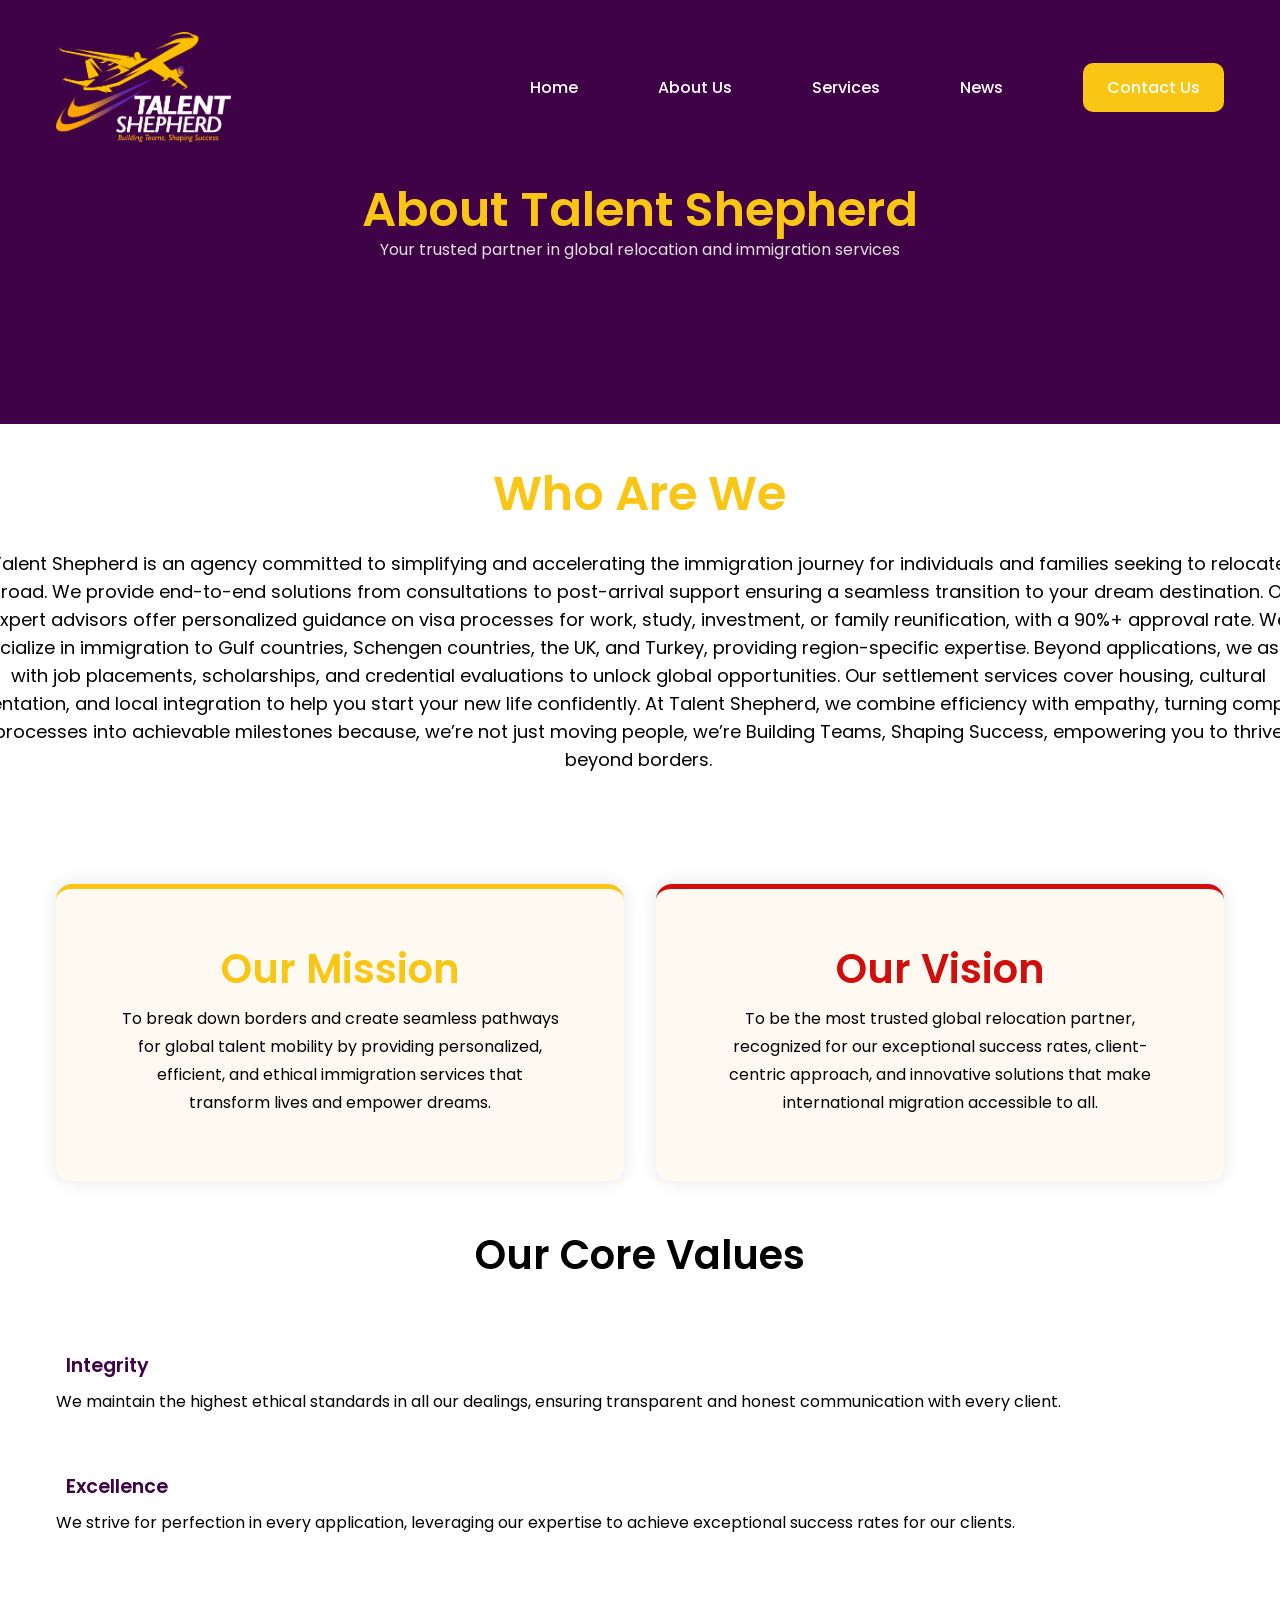
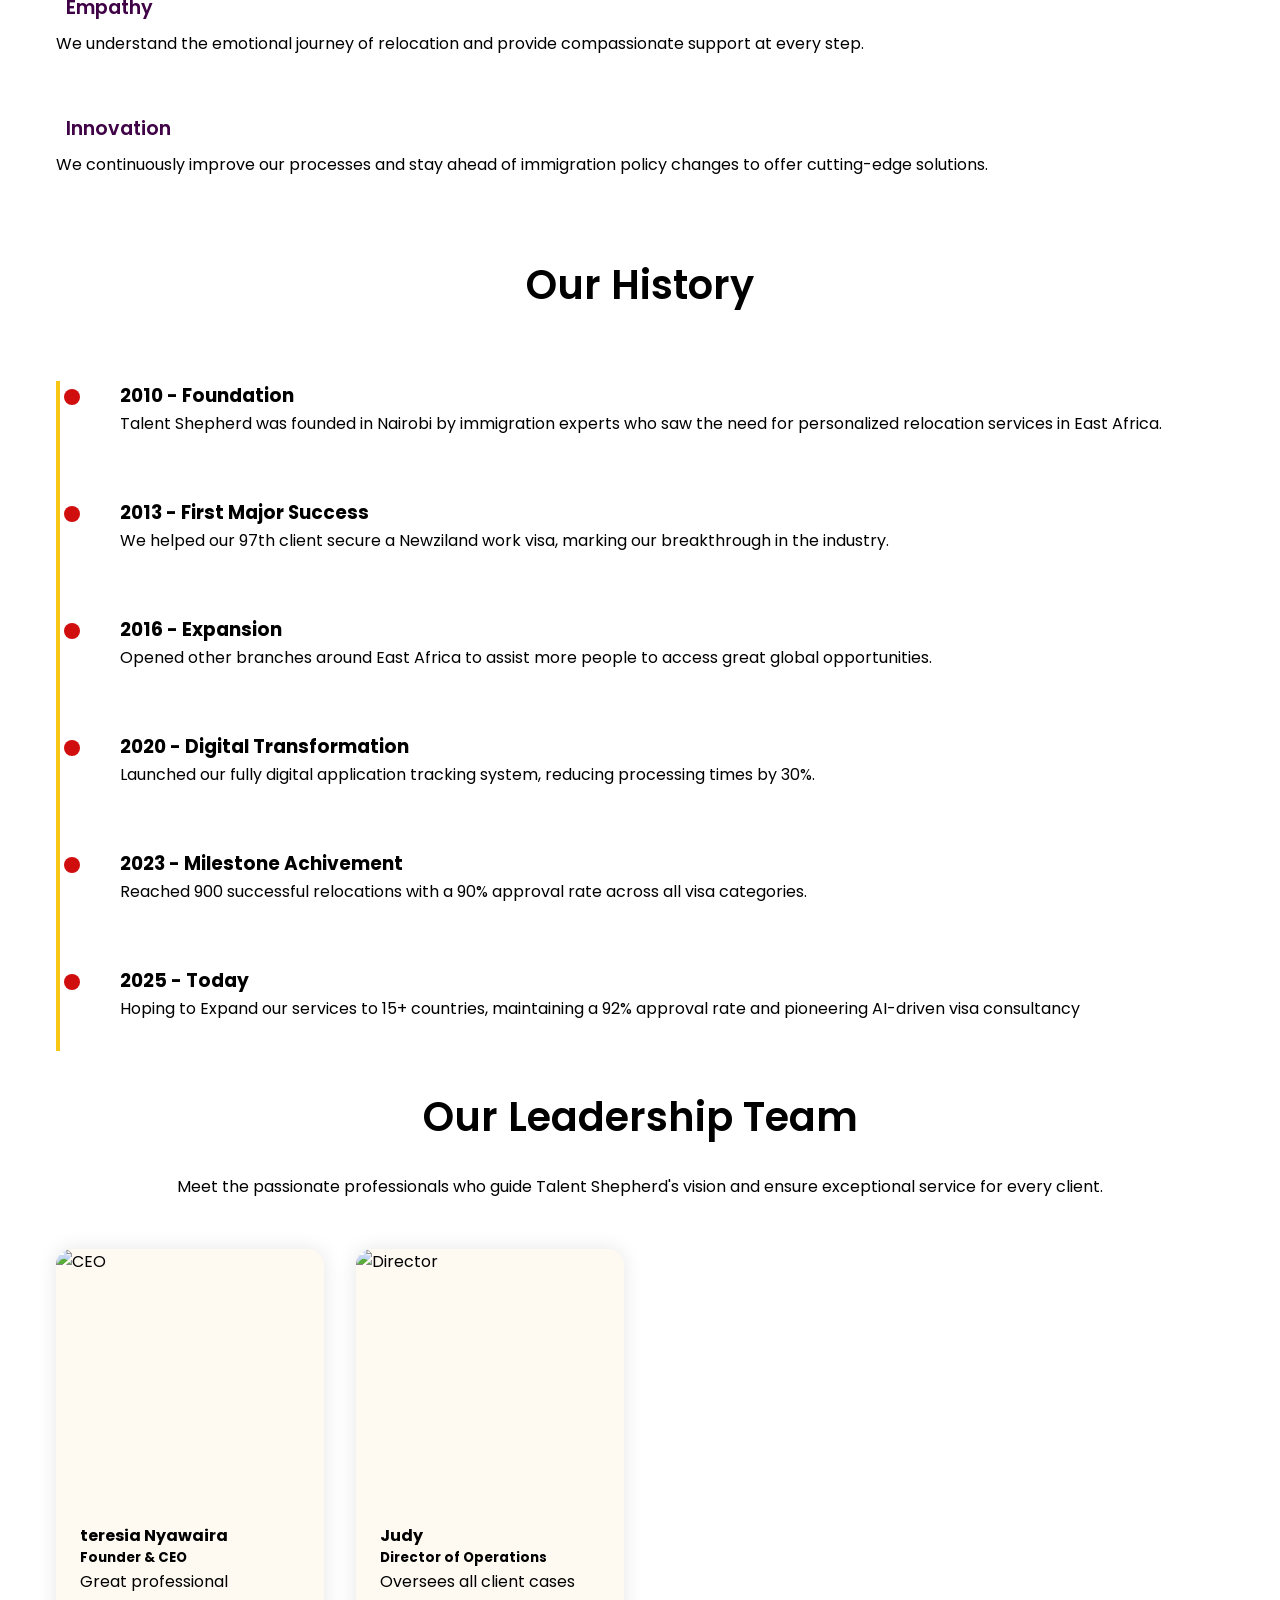
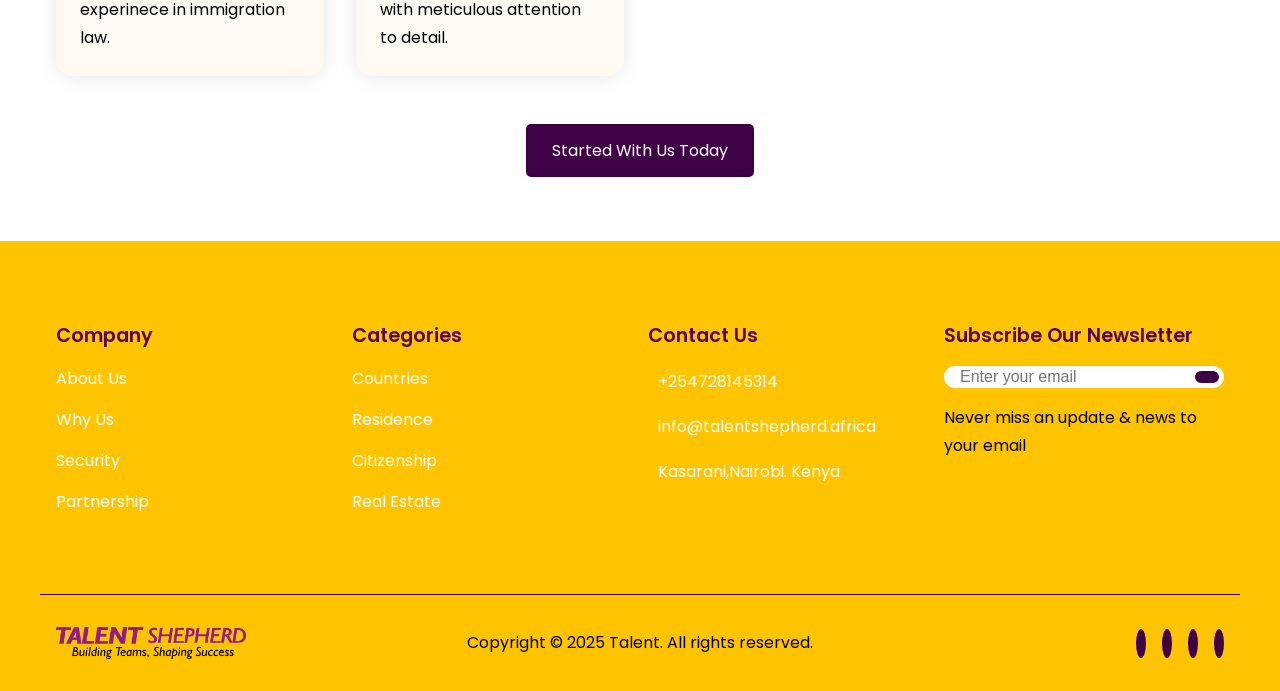
==== Webisite/About Page.html @ dc198fe3 "first commit" ====
<!DOCTYPE html>
<html lang="en">
  <head>
    <meta charset="UTF-8" />
    <meta name="viewport" content="width=device-width, initial-scale=1.0" />
    <link
      href="https://cdn.jsdelivr.net/npm/remixicon@4.5.0/fonts/remixicon.css"
      rel="stylesheet"
    />
    <link
      rel="stylesheet"
      href="https://cdn.jsdelivr.net/npm/swiper@11/swiper-bundle.min.css"
    />
    <link rel="shortcut icon" type="image/png" href="Img/web logo 2.png" />
    <link rel="stylesheet" href="assets/Css/about_styles.css" />
    <title>About Us | Talent Shepherd</title>
    <style>
      /* Additional styles specific to about page */
      
    </style>
  </head>
  <body>
    <header>
      <nav>
        <div class="nav__header">
          <div class="nav__logo">
            <a href="LandingPage.html">
              <img src="Img/logo 2.1.png" alt="logo" />
            </a>
          </div>
          <div class="nav__menu__btn" id="menu-btn">
            <i class="ri-menu-line"></i>
          </div>
        </div>
        <ul class="nav__links" id="nav-links" style="text-align: center; ">
          <li><a href="LandingPage.html">Home</a></li>
          <li><a href="About Page.html">About Us</a></li>
          <li><a href="services.html">Services</a></li>
          <li><a href="News.html">News</a></li>
          <li>
            <button class="btn" style="transform: translateX(0%);">Contact Us</button>
          </li>
        </ul>
      </nav>
    </header>

    <section class="about-hero">
      <div class="section__container">
        <h1 class="section__header" style="color: var(--primary-color); font-size: 48px;">About Talent Shepherd</h1>
        <p class="section__description">
          Your trusted partner in global relocation and immigration services
        </p>
      </div>
    </section>

    <section class="about-section">
      <div class="about-content">
        <div class=" We_are">
        <h2 class="section__header1" style="font-size: 48px; color: var(--primary-color); ">Who Are We</h2>
        <p class="section__description1 About_us">
          Talent Shepherd is an agency committed to simplifying and accelerating the immigration journey for individuals and families seeking to relocate abroad.
          We provide end-to-end solutions from consultations to post-arrival support ensuring a seamless transition to your dream destination.
          Our expert advisors offer personalized guidance on visa processes for work, study, investment, or family reunification, with a 90%+ approval rate.
          We specialize in immigration to Gulf countries, Schengen countries, the UK, and Turkey, providing region-specific expertise.
          Beyond applications, we assist with job placements, scholarships, and credential evaluations to unlock global opportunities.
          Our settlement services cover housing, cultural orientation, and local integration to help you start your new life confidently.
          At Talent Shepherd, we combine efficiency with empathy, turning complex processes into achievable milestones because, we’re not just moving people, we’re Building Teams, Shaping Success,
           empowering you to thrive beyond borders.
        </p>
    
        </div>
        <div class="mission-vision">
          <div class="mission-card">
            <h3 class="section__header1" style="color: var(--primary-color);">Our Mission</h3>
            <div class="mission_decription">
            <p class="section__description1">
              To break down borders and create seamless pathways for global talent mobility by providing personalized, efficient, and ethical immigration services that transform lives and empower dreams.
            </p>
        </div>
          </div>
          
          <div class="vision-card">
            <h3 class="section__header1" style="color: var(--secondary-color);">Our Vision</h3>
            <div class="mission_decription">
            <p class="section__description1">
              To be the most trusted global relocation partner, recognized for our exceptional success rates, client-centric approach, and innovative solutions that make international migration accessible to all.
            </p>
          </div>
          </div>
        </div>
        
        <h3 class="section__header1">Our Core Values</h3>
        <ul class="service__list core_values">
          <li>
            <h4>
              <span><i class="ri-checkbox-circle-fill" style="color: var(--primary-color);"></i></span>
              Integrity
            </h4>
            <p class="section__description1">
              We maintain the highest ethical standards in all our dealings, ensuring transparent and honest communication with every client.
            </p>
          </li>
          <li>
            <h4>
              <span><i class="ri-checkbox-circle-fill" style="color: var(--primary-color);"></i></span>
              Excellence
            </h4>
            <p class="section__description1">
              We strive for perfection in every application, leveraging our expertise to achieve exceptional success rates for our clients.
            </p>
          </li>
          <li>
            <h4>
              <span><i class="ri-checkbox-circle-fill" style="color: var(--primary-color);"></i></span>
              Empathy
            </h4>
            <p class="section__description1">
              We understand the emotional journey of relocation and provide compassionate support at every step.
            </p>
          </li>
          <li>
            <h4>
              <span><i class="ri-checkbox-circle-fill" style="color: var(--primary-color);"></i></span>
              Innovation
            </h4>
            <p class="section__description1">
              We continuously improve our processes and stay ahead of immigration policy changes to offer cutting-edge solutions.
            </p>
          </li>
        </ul>
        
        <h2 class="section__header1">Our History</h2>
        <div class="history-timeline">
          <div class="timeline-item">
            <h3>2010 - Foundation</h3>
            <p class="section__description1">
              Talent Shepherd was founded in Nairobi by immigration experts who saw the need for personalized relocation services in East Africa.
            </p>
          </div>
          <div class="timeline-item">
            <h3>2013 - First Major Success</h3>
            <p class="section__description1">
              We helped our 97th client secure a Newziland work visa, marking our breakthrough in the industry.
            </p>
          </div>
          <div class="timeline-item">
            <h3>2016 - Expansion</h3>
            <p class="section__description1">
              Opened other branches around East Africa to assist more people to access great global opportunities.
            </p>
          </div>
          <div class="timeline-item">
            <h3>2020 - Digital Transformation</h3>
            <p class="section__description1">
              Launched our fully digital application tracking system, reducing processing times by 30%.
            </p>
          </div>
          <div class="timeline-item">
            <h3>2023 - Milestone Achivement</h3>
            <p class="section__description1">
              Reached 900 successful relocations with a 90% approval rate across all visa categories.
            </p>
          </div>
          <div class="timeline-item">
            <h3>2025 - Today</h3>
            <p class="section__description1">
              Hoping to Expand our services to 15+ countries, maintaining a 92% approval rate and pioneering AI-driven visa consultancy
            </p>
          </div>
        </div>
        <div class="leadership">
        <h2 class="section__header1">Our Leadership Team</h2>
        <div class="leadership_intro">
        <p class="section__description1 ">
          Meet the passionate professionals who guide Talent Shepherd's vision and ensure exceptional service for every client.
        </p>
        </div>
        <div class="team-grid">
          <div class="team-card">
            <img src="assets/team-1.jpg" alt="CEO" class="team-image" />
            <div class="team-info">
              <h4>teresia Nyawaira</h4>
              <h5>Founder & CEO</h5>
              <p class="section__description1">
                Great professional experinece in immigration law.
              </p>
            </div>
          </div>
          
          <div class="team-card">
            <img src="assets/team-2.jpg" alt="Director" class="team-image" />
            <div class="team-info">
              <h4>Judy</h4>
              <h5>Director of Operations</h5>
              <p class="section__description1">
                Oversees all client cases with meticulous attention to detail.
              </p>
            </div>
          </div>
          
        </div>
        
        <div class="about__btn" style="text-align: center; margin-top: 3rem;">
          <button class="btn1" onclick="location.href='contact.html';">Started With Us Today</button>
        </div>
      </div>
    </div>
    </section>

    <footer>
      <div class="section__container footer__container">
        <div class="footer__col">
          <h4>Company</h4>
          <ul class="footer__links">
            <li><a href="About Page.html">About Us</a></li>
            <li><a href="#">Why Us</a></li>
            <li><a href="#">Security</a></li>
            <li><a href="#">Partnership</a></li>
          </ul>
        </div>
        <div class="footer__col">
          <h4>Categories</h4>
          <ul class="footer__links">
            <li><a href="#">Countries</a></li>
            <li><a href="#">Residence</a></li>
            <li><a href="#">Citizenship</a></li>
            <li><a href="#">Real Estate</a></li>
          </ul>
        </div>
        <div class="footer__col">
          <h4>Contact Us</h4>
          <ul class="footer__links">
            <li>
              <a href="#">
                <span><i class="ri-phone-fill"></i></span> +254728145314
              </a>
            </li>
            <li>
              <a href="https://mail.google.com/mail/?view=cm&fs=1&to=info@talentshepherd.africa">
                <span><i class="ri-mail-fill"></i></span> info@talentshepherd.africa
              </a>
            </li>
            <li>
              <a href="#">
                <span><i class="ri-map-pin-2-fill"></i></span> Kasarani,Nairobi. Kenya
              </a>
            </li>
          </ul>
        </div>
        <div class="footer__col">
          <h4>Subscribe Our Newsletter</h4>
          <form action="/">
            <input type="text" placeholder="Enter your email" />
            <button class="btn1"><i class="ri-send-plane-fill"></i></button>
          </form>
          <p>Never miss an update & news to your email</p>
        </div>
      </div>
      <div class="section__container footer__bar">
        <a href="#" class="footer__logo">
          <img src="Img/logo 2 text.png" alt="logo" />
        </a>
        <p>Copyright © 2025 Talent. All rights reserved.</p>
        <ul class="footer__socials">
          <li>
            <a href="#"><i class="ri-facebook-fill"></i></a>
          </li>
          <li>
            <a href="#"><i class="ri-twitter-x-line"></i></a>
          </li>
          <li>
            <a href="https://www.instagram.com/talent_shepherd/?hl=en"><i class="ri-instagram-line"></i></a>
          </li>
          <li>
            <a href="#"><i class="ri-linkedin-fill"></i></a>
          </li>
        </ul>
      </div>
    </footer>

    <script src="https://unpkg.com/scrollreveal"></script>
    <script src="https://cdn.jsdelivr.net/npm/swiper@11/swiper-bundle.min.js"></script>
    <script src="assets/JavaScript/main.js"></script>
  </body>
</html>
---- Webisite/assets/Css/about_styles.css ----
@import url("https://fonts.googleapis.com/css2?family=Poppins:ital,wght@0,100;0,200;0,300;0,400;0,500;0,600;0,700;0,800;0,900;1,100;1,200;1,300;1,400;1,500;1,600;1,700;1,800;1,900&display=swap");

:root {
  --primary-color: #f9c615;
  --primaary-color-1: #400246 ;
  --secondary-color: #d00e0e;
  --secondary-color-1:#ffd747;
  --secondary-color-2:#38023d;
  --background-color-1: #ffc400;
  --background-color-2: #e8e8e8;
  --background-color-3: #fefaf2;
  --dark-color:black ;
  --extra-light: #dfdfdf;
  --white: #ffffff;
  --max-width: 1200px;
}

* {
  padding: 0;
  margin: 0;
  box-sizing: border-box;
}
.about-hero {
  background-color: var(--primaary-color-1);
  color: var(--white);
  padding: 5rem 0;
  text-align: center;
  margin-top: -150px;
  border-bottom: px solid white;
}



.about-section {
  background-color: var(--white);
  padding: 4rem 0;
  margin-top: 50px;
  display: flex;
}

.about-content {
  max-width: var(--max-width);
  margin: 0 auto;
  padding: 0 1rem;
}

.history-timeline {
  position: relative;
  padding-left: 2rem;
  margin: 2rem 0;
  height: 670px;
  margin-bottom: 170px;
}

.history-timeline::before {
  content: '';
  position: absolute;
  left: 0;
  top: 0;
  bottom: 0;
  width: 4px;
  background-color: var(--primary-color);
}

.timeline-item {
  position: relative;
  margin-bottom: 2rem;
  padding-left: 2rem;
  margin-top: 60px;
}

.timeline-item::before {
  content: '';
  position: absolute;
  left: -1.5rem;
  top: 0.5rem;
  width: 1rem;
  height: 1rem;
  border-radius: 50%;
  background-color: var(--secondary-color);
}

.team-grid {
  display: grid;
  grid-template-columns: repeat(auto-fill, minmax(250px, 1fr));
  gap: 2rem;
  margin-top: 3rem;
}

.team-card {
  background-color: var(--background-color-3);
  border-radius: 1rem;
  overflow: hidden;
  box-shadow: 0 0 20px rgba(0, 0, 0, 0.1);
  transition: transform 0.3s ease;
}

.team-card:hover {
  transform: translateY(-10px);
}

.team-image {
  width: 100%;
  height: 250px;
  object-fit: cover;
}

.team-info {
  padding: 1.5rem;
}

.mission-vision {
  display: grid;
  grid-template-columns: repeat(auto-fit, minmax(300px, 1fr));
  gap: 2rem;
  margin: 3rem 0;
}

.mission-card, .vision-card {
  background-color: var(--background-color-3);
  padding: 4rem;
  border-radius: 1rem;
  box-shadow: 0 0 20px rgba(0, 0, 0, 0.1);
}

.mission-card {
  border-top: 5px solid var(--primary-color);
}

.vision-card {
  border-top: 5px solid var(--secondary-color);
}

.section__container {
  max-width: var(--max-width);
  margin: auto;
  padding: 5rem 1rem;
}

.section__header {
  font-size: 2.5rem;
  font-weight: 600;
  color: var(--white);
  line-height: 3.25rem;
  text-align: center;
}

.section__header1{
  font-size: 2.5rem;
  font-weight: 600;
  color: var(--dark-color);
  line-height: 3.25rem;
  text-align: center;
}

.section__header1, .history-timeline, .core_values{
    margin-top: 70px;
    margin-bottom: 50px;
}

.mission-card, .vision-card, .section__header1{
    margin-top: -10px;
    margin-bottom: 10px;
}

.mission_decription p{
    text-align: center;
}

.service .section__header1{
  color: #55075c;
}

.section__description1 {
  font-size: 1rem;
  color: var(--dark-color);
  line-height: 1.75rem;
  text-align: left;
}

.We_are  h2 {
    margin-top: -100px;
}

.We_are , .About_us {
    text-align: center;
    margin-bottom: 120px;
    margin-top: 30px;
    font-size: large;
    width: fit-content;
}

.We_are , .About_us {
    margin-left: -47px;
    margin-right: -45px;
    gap: 4rem;
  
}
.About_us{
  display:flex;
}

.section__description{
  font-size: 1rem;
  color: var(--extra-light);
  line-height: 1.75rem;
  text-align: center;
}

.leadership_intro p {
    margin-top: 30px;
    text-align: center;
}

.btn {
  padding: 0.75rem 1.5rem;
  outline: none;
  border: none;
  color: var(--white);
  font-size: 1rem;
  font-family: "Poppins", sans-serif;
  white-space: nowrap;
  background-color: var(--primary-color);
  border-radius: 10px;
  transition: 0.3s;
  cursor: pointer;
  margin-top: 30px;
}

.btn:hover {
  background-color: #bb0303;
  color:#dfdfdf;
  scale: 104%;
}

.btn1{
  padding: 0.75rem 1.5rem;
  outline: none;
  border: none;
  color: var(--white);
  font-size: 1rem;
  font-family: "Poppins", sans-serif;
  white-space: nowrap;
  background-color: var(--primaary-color-1);
  border-radius: 5px;
  transition: 0.3s;
  cursor: pointer;
  border:2px solid #38023d ;
}

.btn1:hover {
  background-color: #d00e0e;
  box-shadow: 10px 10px 30px rgba(0, 0, 0, 0.1);
  border: 2px solid var(--primaary-color-1);
  scale: 104%;

}

img {
  display: flex;
  width: 100%;
}

a {
  text-decoration: none;
  transition: 0.3s;
}

ul {
  list-style: none;
}

html,
body {
  scroll-behavior: smooth;
}

body {
  font-family: "Poppins", sans-serif;
}

header {
  background-color: var(--primaary-color-1);
  overflow: hidden;
  
}

nav {
  position: fixed;
  isolation: isolate;
  width: 100%;
  z-index: 9;
}

.nav__header {
  padding: 1rem;
  width: 100%;
  display: flex;
  align-items: center;
  justify-content: space-between;
  background-color: var(--primaary-color-1);
}

.nav__logo a img {
  max-width: 150px;
}

.nav__menu__btn {
  font-size: 1.5rem;
  color: var(--white);
  cursor: pointer;
  z-index: 1000;
}

.nav__links {
  position: absolute;
  bottom: 0;
  left: 0px;
  width: 100%;
  display: flex;
  align-items: center;
  justify-content: center;
  flex-direction: column;
  gap: 5rem;
  padding: 2rem;
  background-color: var(--primary-color);
  transition: transform 0.5s;
  z-index: -1;
  
}

.nav__links.open {
  transform: translateY(100%);
  z-index: 2;
}

.nav__links a {
  font-weight: 500;
  color: var(--white);
  white-space: nowrap;
}

.nav__links .btn {
  padding: 0;
  font-weight: 500;
  background-color: var(--primary-color);
  margin-bottom: 30px;
  border-radius: 10px;
  transform: translateX(20%);
}

.nav__links .btn:hover {
  
  background-color: #bb0303;
  
}

.header__container {
  display: grid;
  gap: 2rem;
 
}

.header__image img {
  max-width: 600px;
  margin-inline: auto;
}

.header__content h1 {
  margin-bottom: 1rem;
  font-size: 3rem;
  font-weight: 700;
  color: var(--white);
  line-height: 4rem;
  text-align: center;
}

.header__content .section__description  .section__description1 {
  margin-bottom: 2rem;
}

.header__socials{
  display: flex;
  align-items: center;
  justify-content: right;
  margin-left: 1070px;
  gap: 2rem;
  transform: translateY(170%);
  cursor: pointer;
  
}

.header__socials a{
  padding: 3px 6px;
  color: var(--background-color-1);
  font-size: 1.125rem;
  background-color: #520459;
  border-radius: 100%;

}

.header__socials a:hover{
  color: #bb0303;
}

.header__socials1{
  display: flex;
  align-items: center;
  justify-content: left;
  margin-left: -1190px;
  gap: 3rem;
  transform: translateY(140%);
}

.header__socials1 a{
  padding: 2px 5px;
  color: var(--background-color-1);
  font-size: 1.025rem;
  border-radius: 100%;
}

.header__socials1 a label{
  margin-left: 10px;
  color: #dfdfdf;
  font-family: 'Segoe UI', Tahoma, Geneva, Verdana, sans-serif;
  font-size: small;
}

.header__socials1 a:hover{
  color: #bb0303;
}


.header__btn .btn {
  margin-bottom: 2rem;
  text-align: center;
  background-color:transparent;
  border: 2px solid rgb(229, 174, 34);
}

.header__btn .btn:hover {
 color:  rgb(229, 174, 34) ;
 border: 2px solid #bb0303;
 box-shadow: linear-gradient rgba(0, 0, 0, 0.1);
 transition: 1s;
 
}

.header__stats {
  display: flex;
  align-items: center;
  justify-content: center;
  gap: 3rem;
  margin-top: 20px;
}

.header__stats h4 {
  font-size: 1.5rem;
  font-weight: 600;
  color: goldenrod;

}

.header__stats p {
  font-size: 0.9rem;
  color: var(--extra-light);
  text-align: center;
}

.about {
  background-color: var(--background-color-1);
  overflow: hidden;
  height: 100vh;
}

.about__container {
  display: grid;
  gap: 2rem;
}

.about__image img {
  max-width: 500px;
  margin-inline: auto;
  border-radius: 1rem;
  box-shadow: 0 0 50px rgba(0, 0, 0, 0.5);
}

.about__content :is(.section__header, .section__description , .section__description1) {
  margin-bottom: 1rem;
}

.about__btn {
  margin-top: 2rem;
  text-align: center;
}

.program {
  background-color: var(--background-color-2);
}

.program__header {
  display: grid;
  gap: 1rem 4rem;
}

.program__grid {
  margin-top: 4rem;
  display: grid;
  gap: 1rem;
}

.program__card {
  padding: 10rem 5rem;
  border-radius: 1rem;
  background-color: var(--secondary-color-2);
  box-shadow: 0 0 30px rgba(0, 0, 0, 0.1);
  transition: 0.3s;
  
}



.program__card:hover {
  background-color: var(--secondary-color);
  border: 2px solid var(--background-color-1);
  scale: 104%;
}

.program__card img {
  display: flex;
  width: 120%;
  max-height: fit-content;
  height: 100vh;
  margin-bottom: 2rem;
  border-radius: 0px;
  max-width: 700px;
  top: 50%;
  left: 50%;
  transform: translate(-8.5%);
  border: 0px solid var(--extra-light);
  border-radius: 1rem 1rem 0% 0%;
  margin-top: -22px;
}

.program__card h4 {
  margin-bottom: 0.5rem;
  font-size: 1.2rem;
  font-weight: 600;
  color: var(--primary-color);
}

.program__card p {
  margin-bottom: 1rem;
  color: var(--extra-light);
  line-height: 1.75rem;
}

.program__card a {
  display: flex;
  align-items: center;
  gap: 10px;
  color: var(--primary-color);
}

.program__card a:hover {
 color: var(--primaary-color-1);
 padding: 5px 5px;
 border-radius: 10px;
 border:2px solid var(--background-color-1) ;
 text-transform: translatex(30%);
 width: 70%;
 box-shadow: rgb(44, 44, 44);
}

.service {
  background-color: var(--background-color-1);
  overflow: hidden;
  height: 105vh;
}

.service__container {
  display: grid;
  gap: 2rem;
  padding-block: 0;
 
}

.service__image img {
  max-width: 2800px;
  width: 800px;
  margin-top: 40px;
  height: 750px;
  margin-right: -560px;
}

.service__content {
  padding-block: 5rem 0;
  margin-bottom: 100px;
}

.service__content .section__header .section__header1 {
  margin-bottom: 2rem;
}

.service__content :is(.section__header,.section__header1, .section__description , .section__description1) {
  text-align: left;
}

.service__list {
  display: grid;
  gap: 1rem;
}

.service__list h4 {
  margin-bottom: 0.5rem;
  font-size: 1.2rem;
  font-weight: 600;
  color: var(--primaary-color-1);
}
.core_values li {
    margin-bottom: 40px;
}

.service__list span {
  margin-right: 10px;
  color: var(--secondary-color);
}

.service__btn {
  margin-top: 2rem;
}

.testimonial {
  background-color: var(--background-color-2);
}

.testimonial__container {
  display: grid;
  gap: 2rem;
}

.testimonial__content .section__header .section__header1 {
  margin-bottom: 1rem;
}

.testimonial__swiper {
  overflow: hidden;
}

.swiper {
  width: 100%;
}

.testimonial__card {
  padding: 1rem;
  border-radius: 1rem;
  background-color: var(--background-color-3);
}

.user__details {
  margin-bottom: 1rem;
  display: flex;
  align-items: center;
  gap: 1rem;
}

.user__details img {
  max-width: 60px;
  border-radius: 100%;
}

.user__details h4 {
  font-size: 1rem;
  font-weight: 600;
  color: var(--dark-color);
}

.user__details h5 {
  font-size: 0.9rem;
  font-weight: 500;
  color: grey;
}

.user__ratings {
  margin-bottom: 1rem;
  display: flex;
  align-items: center;
  gap: 0.5rem;
  font-size: 1.2rem;
  color: goldenrod;
}

.testimonial__card .section__description  .section__description1 {
  text-align: left;
}

footer {
  background-color: var(--background-color-1);
}

.footer__container {
  display: grid;
  gap: 4rem 1rem;
}

.footer__col h4 {
  margin-bottom: 1rem;
  font-size: 1.2rem;
  font-weight: 600;
  color: #55075c;
}

.footer__links {
  display: grid;
  gap: 1rem;
}

.footer__links a {
  color: var(--white);
}

.footer__links a:hover {
  color: var(--dark-color);
}

.footer__links a span {
  margin-right: 10px;
  font-size: 1.2rem;
  color: var(--primaary-color-1);
}

.footer__col form {
  margin-bottom: 1rem;
  width: 100%;
  max-width: 650px;
  display: flex;
  align-items: center;
  background-color: var(--white);
  border-radius: 5rem;
  
}

.footer__col input {
  width: 200%;
  padding-inline: 1rem;
  
  font-size: 1rem;
  color: var(--background-color-1);
  outline: none;
  border: none;
  background-color: transparent;
}

.footer__col .btn1 {
  margin: 5px;
  padding: 4px 10px;
  font-size: 1.5rem;
  border-radius: 5rem;
}

.footer__col .btn1:hover{
  background-color: #d00e0e;
}

.footer__col p {
  font-size: 1rem;
  line-height: 1.75rem;
  color: var(--dark-color);
}

.footer__bar {
  padding-block: 2rem;
  display: flex;
  align-items: center;
  justify-content: center;
  flex-direction: column;
  gap: 2rem;
  width: 100%;
  border-top: 1px solid var(--primaary-color-1);
}

.footer__logo img {
  max-width: 190px;
}

.footer__bar p {
  font-size: 1rem;
  line-height: 1.75rem;
  color: var(--dark-color);
  text-align: center;
}

.footer__socials {
  display: flex;
  align-items: center;
  justify-content: center;
  gap: 1rem;
}

.footer__socials a {
  padding: 2px 5px;
  color: var(--background-color-1);
  font-size: 1.125rem;
  background-color: var(--primaary-color-1);
  border-radius: 100%;
}

.footer__socials a:hover {
  color: var(--white);
  background-color: var(--secondary-color);
}

@media (width > 540px) {
  .program__grid {
    grid-template-columns: repeat(2, 1fr);
  }

  .footer__container {
    grid-template-columns: repeat(2, 1fr);
  }
}

@media (width > 768px) {
  nav {
    position: static;
    padding: 2rem 1rem;
    max-width: var(--max-width);
    margin-inline: auto;
    display: flex;
    align-items: center;
    justify-content: space-between;
    gap: 1rem;
  }

  .nav__header {
    padding: 0;
    background-color: transparent;
  }

  .nav__logo a img {
    max-width: 175px;
  }

  .nav__menu__btn {
    display: none;
  }

  .nav__links {
    position: static;
    padding: 0;
    width: fit-content;
    flex-direction: row;
    background-color: transparent;
    transform: none !important;
  }

  .nav__links a:hover {
    color: var(--primary-color);
    border-bottom: 3px solid #bb0303;
    border-radius: 5px;
  }

  .nav__links .btn {
    padding: 0.75rem 1.5rem;
  }

  .header__container {
    padding-block: 0;
    grid-template-columns: repeat(2, 1fr);
    align-items: flex-end;
  }

  .header__image {
    grid-area: 1/2/2/3;
  }

  .header__content {
    padding-block: 5rem;
  }

  .header__content :is(h1, .section__description  , .section__description1, .header__btn) {
    text-align: left;
  }

  .header__stats {
    justify-content: flex-start;
  }

  .about__container {
    grid-template-columns: repeat(2, 1fr);
    align-items: center;
  }

  .about__content :is(.section__header,.section__header1, .section__description, .section__description1 , .about__btn) {
    text-align: left;
  }

  .program__header {
    grid-template-columns: repeat(2, 1fr);
  }

  .program__header :is(.section__header,.section__header1, .section__description , .section__description1) {
    text-align: left;
  }

  .program__grid {
    grid-template-columns: repeat(4, 1fr);
  }

  .service__container {
    grid-template-columns: repeat(2, 1fr);
    align-items: end;
  }

  .service__content {
    padding-block: 5rem;
  }

  .testimonial__container {
    grid-template-columns: repeat(2, 1fr);
  }

  .testimonial__content :is(.section__header,.section__header1, .section__description , .section__description1) {
    text-align: left;
  }

  .footer__container {
    grid-template-columns: repeat(4, 1fr);
  }

  .footer__bar {
    flex-direction: row;
    justify-content: space-between;
  }

  .footer__logo,
  .footer__socials {
    flex: 1;
  }

  .footer__socials {
    justify-content: flex-end;
  }
}

@media (width > 1024px) {
  .program__grid {
    gap: 1.5rem;
  }

  .program__card {
    padding: 1.5rem;
  }

  .testimonial__card {
    padding: 1.5rem;
  }
}
@media (max-width: 768px) {
  .about-hero {
    margin-top: 10px;
  }

  .news-slider {
    flex-direction: column;
    gap: 2rem;
  }

  .nav-arrow arrow-right{
    display:none;
  }

  .nav__links{
    margin-top: 00px;
    gap: 2.5rem;
    position: fixed;
    top: 0;
    right: 0;
    height: 150vh;
  
    display: flex;
    flex-direction: column;
    align-items: flex-start;
    justify-content: flex-start;
    padding: 7rem 2rem;
    background-color: #d00e0e;
    transform: translateX(110%);
    transition: transform 0.5s ease;
    z-index: 1;
    background: linear-gradient(rgba(0,0,0,0.5), rgba(0,0,0,0.5)),  url('../../Img/matt-jones-9CPAjGVB378-unsplash.jpg') center/cover no-repeat;
    backdrop-filter: blur(75px);
    box-shadow: -8px 0 20px rgba(0, 0, 0, 0.4);
    color: white;

  }

  .nav__links::before {
    content: "";
    position: absolute;
    inset: 0;
    background-color:rgba(208, 14, 14, 0.43); /* Black overlay with 50% opacity */
    z-index: -1; /* So it stays behind the nav content */
  }
  

  .nav__links.open {
    transform: translateX(50%); /* Slide in */
    z-index: 3;
  }
  

  .nav__links .btn {
    border: none !important;
    background: none !important;
    padding: 0 !important;
    color: var(--white);
    font-size: 1.0rem;
    transform: none;
    background-color:transparent;
    margin-bottom: 20px;
    border-radius: 10px;
    transform: translateX(0%);
    margin-top: -400px;
    
  
  }

  .news-card {
    min-width: 100% !important;
    flex: 0 0 100%;
    scroll-snap-align: start;
    margin: 0 0 2rem 0;
    border-radius: 12px;
  }

  .nav-arrow {
    display: flex; /* Hide arrows on mobile */
  }

  .news-dots {
    display: none; /* Hide dots on mobile if slider is stacked */
  }

  .news-slider-wrapper {
    overflow-x: hidden;
    position: relative;
  }
  
  .news-slider {
    display: flex;
    flex-wrap: nowrap;
    overflow-x: auto;
    scroll-snap-type: x mandatory;
    scroll-behavior: smooth;
    -webkit-overflow-scrolling: touch;
  }
  
  .header__btn{
    scale: 0.9;
    text-align: center;
  }

  .header__stats h4{
    text-align: center;
  }
  
  .program__container .btn2{
    margin-top: -100px;
    margin-bottom: -50px;
  }
  
  .service__btn{
    text-align: center;
  }
  .About_us{
    display: flex;
    width: fit-content;
  }
}

/* Add these styles to your about_styles.css file */

/* Base Mobile Styles (applies to all mobile devices) */
@media (max-width: 767px) {
  /* Navigation */

  /* Hero Section */
  .about-hero {
    margin-top: 50px;
    padding: 3rem 1rem;
  }

  .about-hero .section__header {
    font-size: 2rem;
    line-height: 2.5rem;
    margin-bottom: 40px;
    gap: 1rem;
  }

  /* Content Sections */
  .about-section {
    margin-top: 0;
    padding: 2rem 1rem;
    flex-direction: column;
    
    margin-bottom: 70px;
  }
  .about-section .section__header1{
    margin-top: 20px;
  }

  .about-section .About_us{
    margin-bottom: 100px;
  }

  .We_are, .About_us {
    margin: 0;
    width: 100%;
    text-align: center;
    height: auto;
  }

  .mission-vision {
    grid-template-columns: 1fr;
    gap: 1.5rem;
    margin: 2rem 0;
  }

  .mission-card, .vision-card {
    padding: 1rem;
    margin-bottom: 50px;
  }

  .history-timeline {
    height: auto;
    margin: 1rem 0;
    padding-left: 2.0rem;
  }

  .timeline-item {
    margin-top: 2rem;
  }

  .team-grid {
    grid-template-columns: 1fr;
  }

  /* Footer Adjustments */
  .footer__container {
    grid-template-columns: 1fr;
    gap: 2rem;
  }
}

/* Small Phones (under 375px) */
@media (max-width: 374px) {
  .section__header, 
  .section__header1 {
    font-size: 1.8rem;
    line-height: 2.2rem;
  }

  .nav__links {
    width: 85%;
    padding: 4rem 1.5rem;
    gap: 1.5rem;
  }

  .mission-card, .vision-card {
    padding: 1.5rem;
  }
}

/* Tablets (768px - 1023px) */
@media (min-width: 768px) and (max-width: 1023px) {
  .about-hero {
    padding: 4rem 0;
  }

  .mission-vision {
    grid-template-columns: 1fr 1fr;
  }

  .team-grid {
    grid-template-columns: 1fr 1fr;
  }

  .history-timeline {
    height: auto;
  }
}

/* Foldable Phones in Landscape */
@media (max-height: 540px) and (orientation: landscape) {
  .nav__links {
    width: 60%;
    gap: 1rem;
    padding: 3rem 1.5rem;
  }

  .about-hero {
    padding: 2rem 0;
  }

  .about-section {
    padding: 1.5rem 0;
  }
}

/* General Responsive Fixes */
@media (max-width: 1023px) {
  /* Hide social headers on mobile */
  .header__socials,
  .header__socials1 {
    display: none;
  }

  /* Adjust logo size */
  .nav__logo a img {
    max-width: 120px;
  }

  /* Fix image sizing */
  .about__image img,
  .service__image img {
    max-width: 100%;
    margin-right: 0;
  }

  /* Remove negative margins */
  .We_are, 
  .About_us {
    margin-left: 0;
    margin-right: 0;
  }

  /* Adjust section spacing */
  .section__header1, 
  .history-timeline, 
  .core_values {
    margin-top: 2rem;
    margin-bottom: 2rem;
  }
}

/* Desktop Overrides */
@media (min-width: 1024px) {
  .about-hero {
    margin-top: -150px;
  }
}
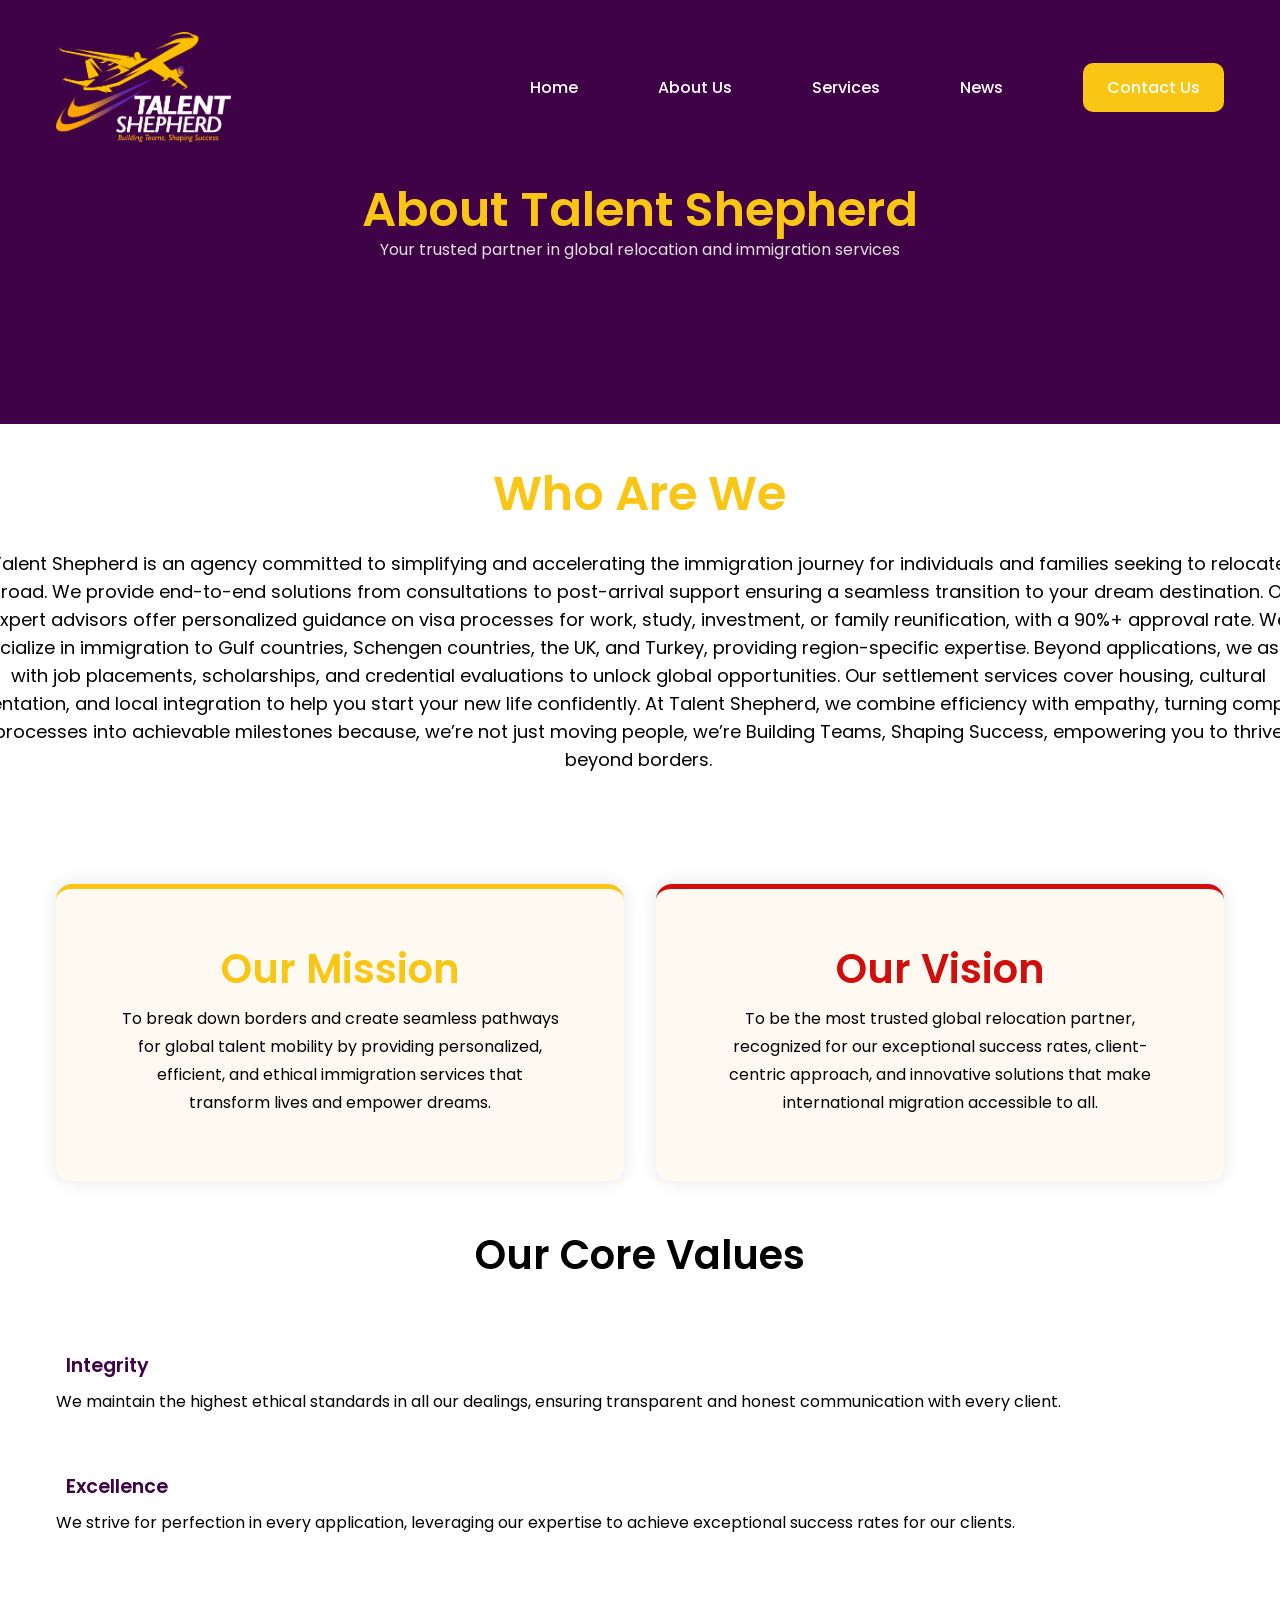
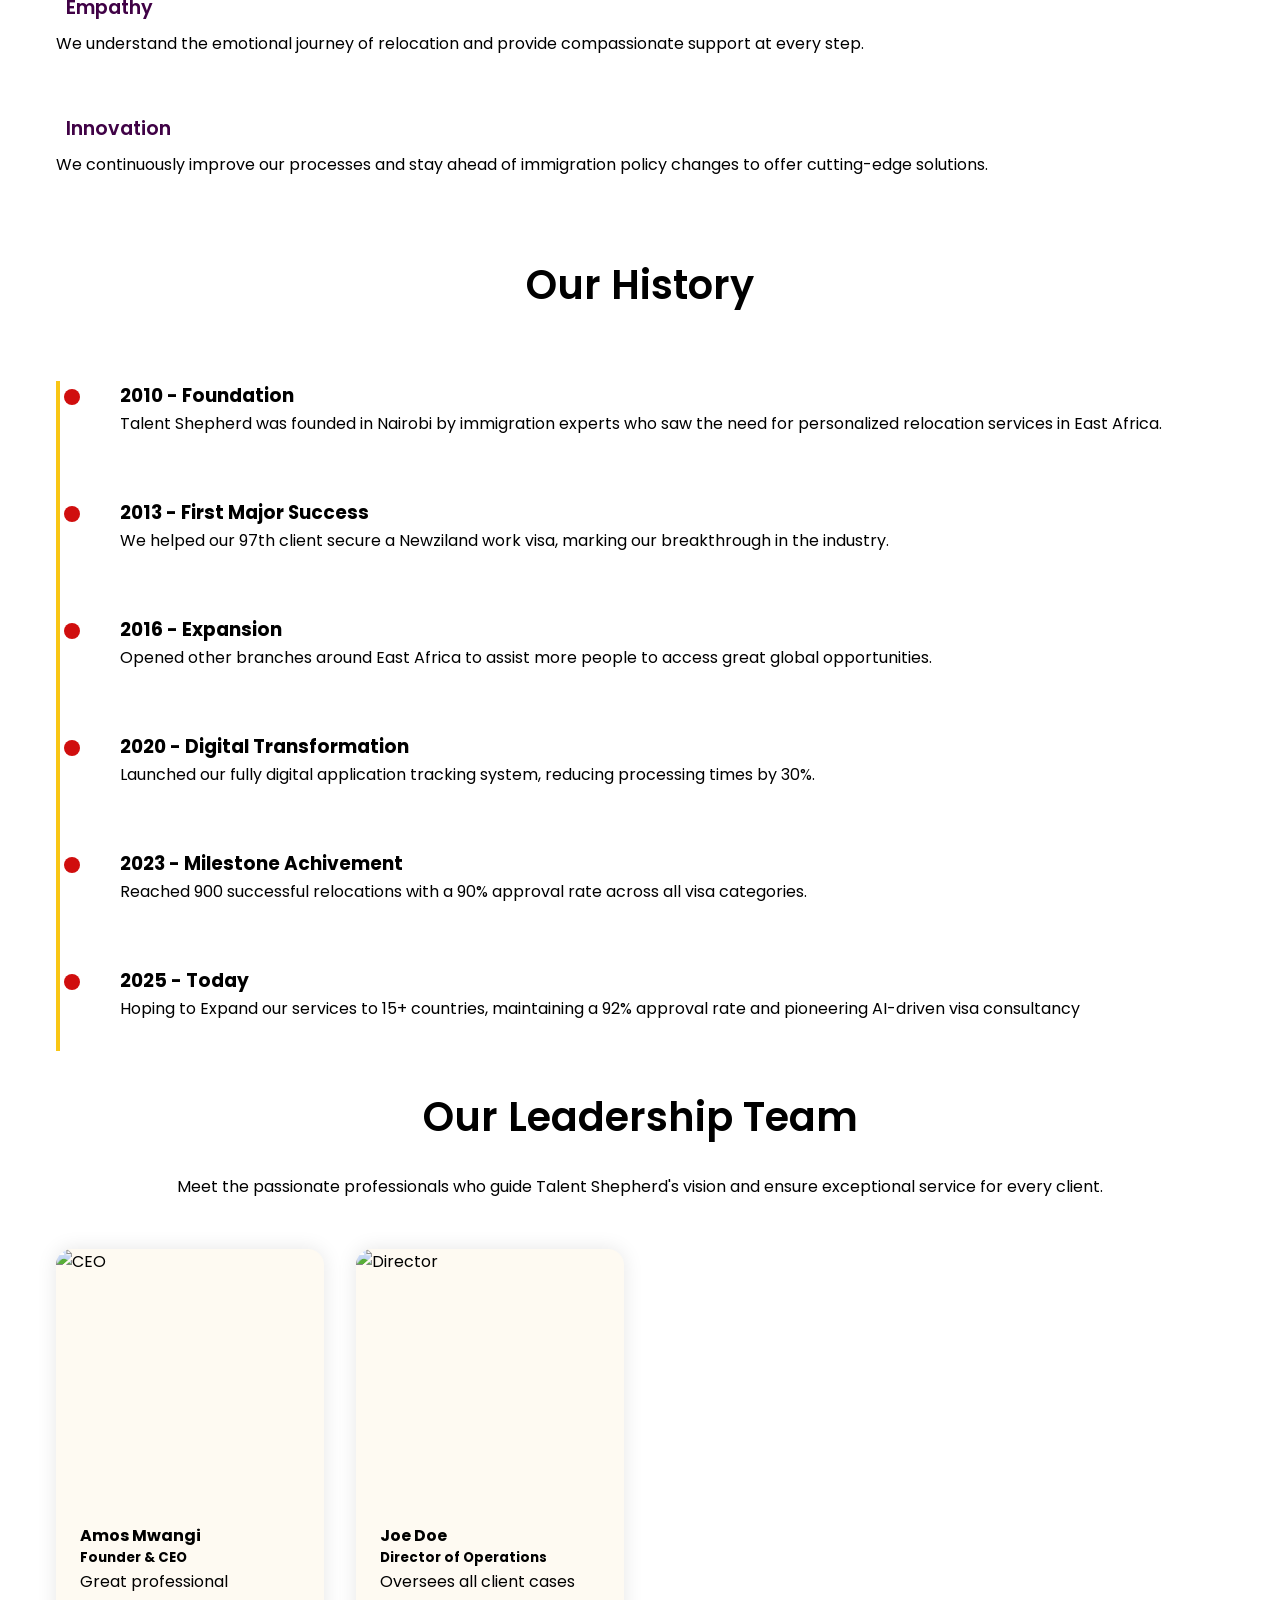
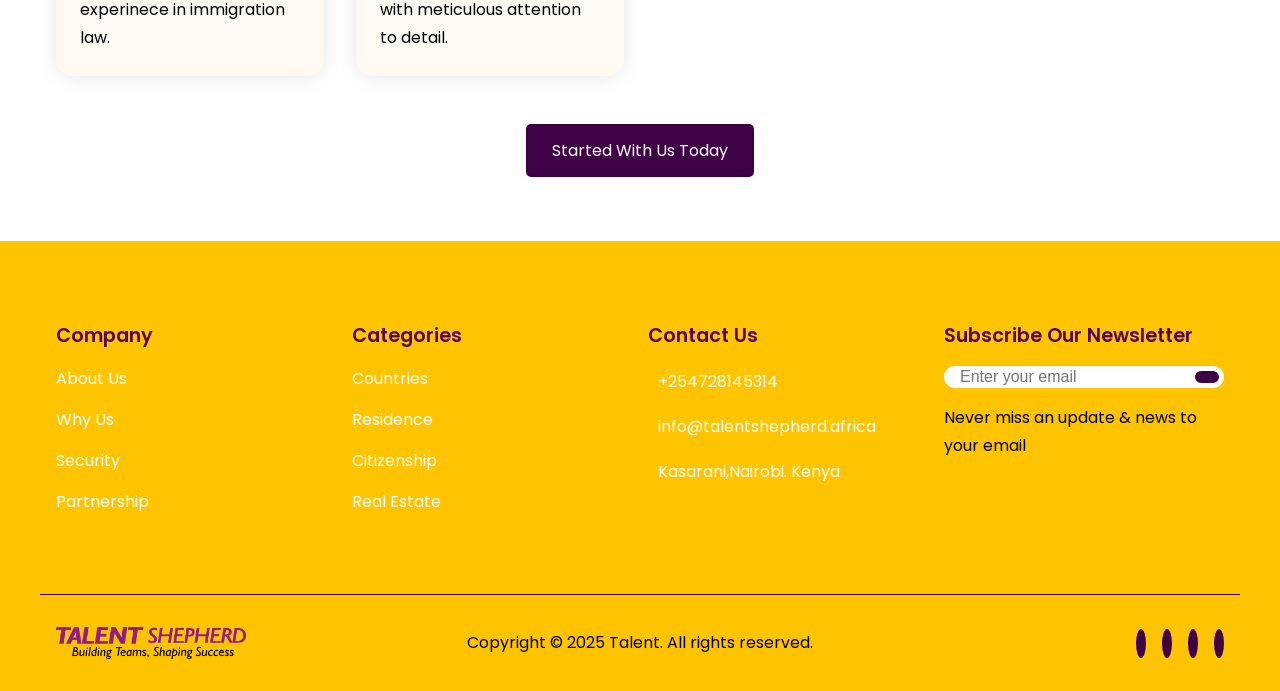
==== commit af9674c7: "Update team member names on About Page" ====
--- a/Webisite/About Page.html
+++ b/Webisite/About Page.html
@@ -24,7 +24,7 @@
       <nav>
         <div class="nav__header">
           <div class="nav__logo">
-            <a href="LandingPage.html">
+            <a href="index.html">
               <img src="Img/logo 2.1.png" alt="logo" />
             </a>
           </div>
@@ -33,7 +33,7 @@
           </div>
         </div>
         <ul class="nav__links" id="nav-links" style="text-align: center; ">
-          <li><a href="LandingPage.html">Home</a></li>
+          <li><a href="index.html">Home</a></li>
           <li><a href="About Page.html">About Us</a></li>
           <li><a href="services.html">Services</a></li>
           <li><a href="News.html">News</a></li>
@@ -179,7 +179,7 @@
           <div class="team-card">
             <img src="assets/team-1.jpg" alt="CEO" class="team-image" />
             <div class="team-info">
-              <h4>teresia Nyawaira</h4>
+              <h4>Amos Mwangi</h4>
               <h5>Founder & CEO</h5>
               <p class="section__description1">
                 Great professional experinece in immigration law.
@@ -190,7 +190,7 @@
           <div class="team-card">
             <img src="assets/team-2.jpg" alt="Director" class="team-image" />
             <div class="team-info">
-              <h4>Judy</h4>
+              <h4>Joe Doe</h4>
               <h5>Director of Operations</h5>
               <p class="section__description1">
                 Oversees all client cases with meticulous attention to detail.
@@ -282,4 +282,4 @@
     <script src="https://cdn.jsdelivr.net/npm/swiper@11/swiper-bundle.min.js"></script>
     <script src="assets/JavaScript/main.js"></script>
   </body>
-</html>+</html>
